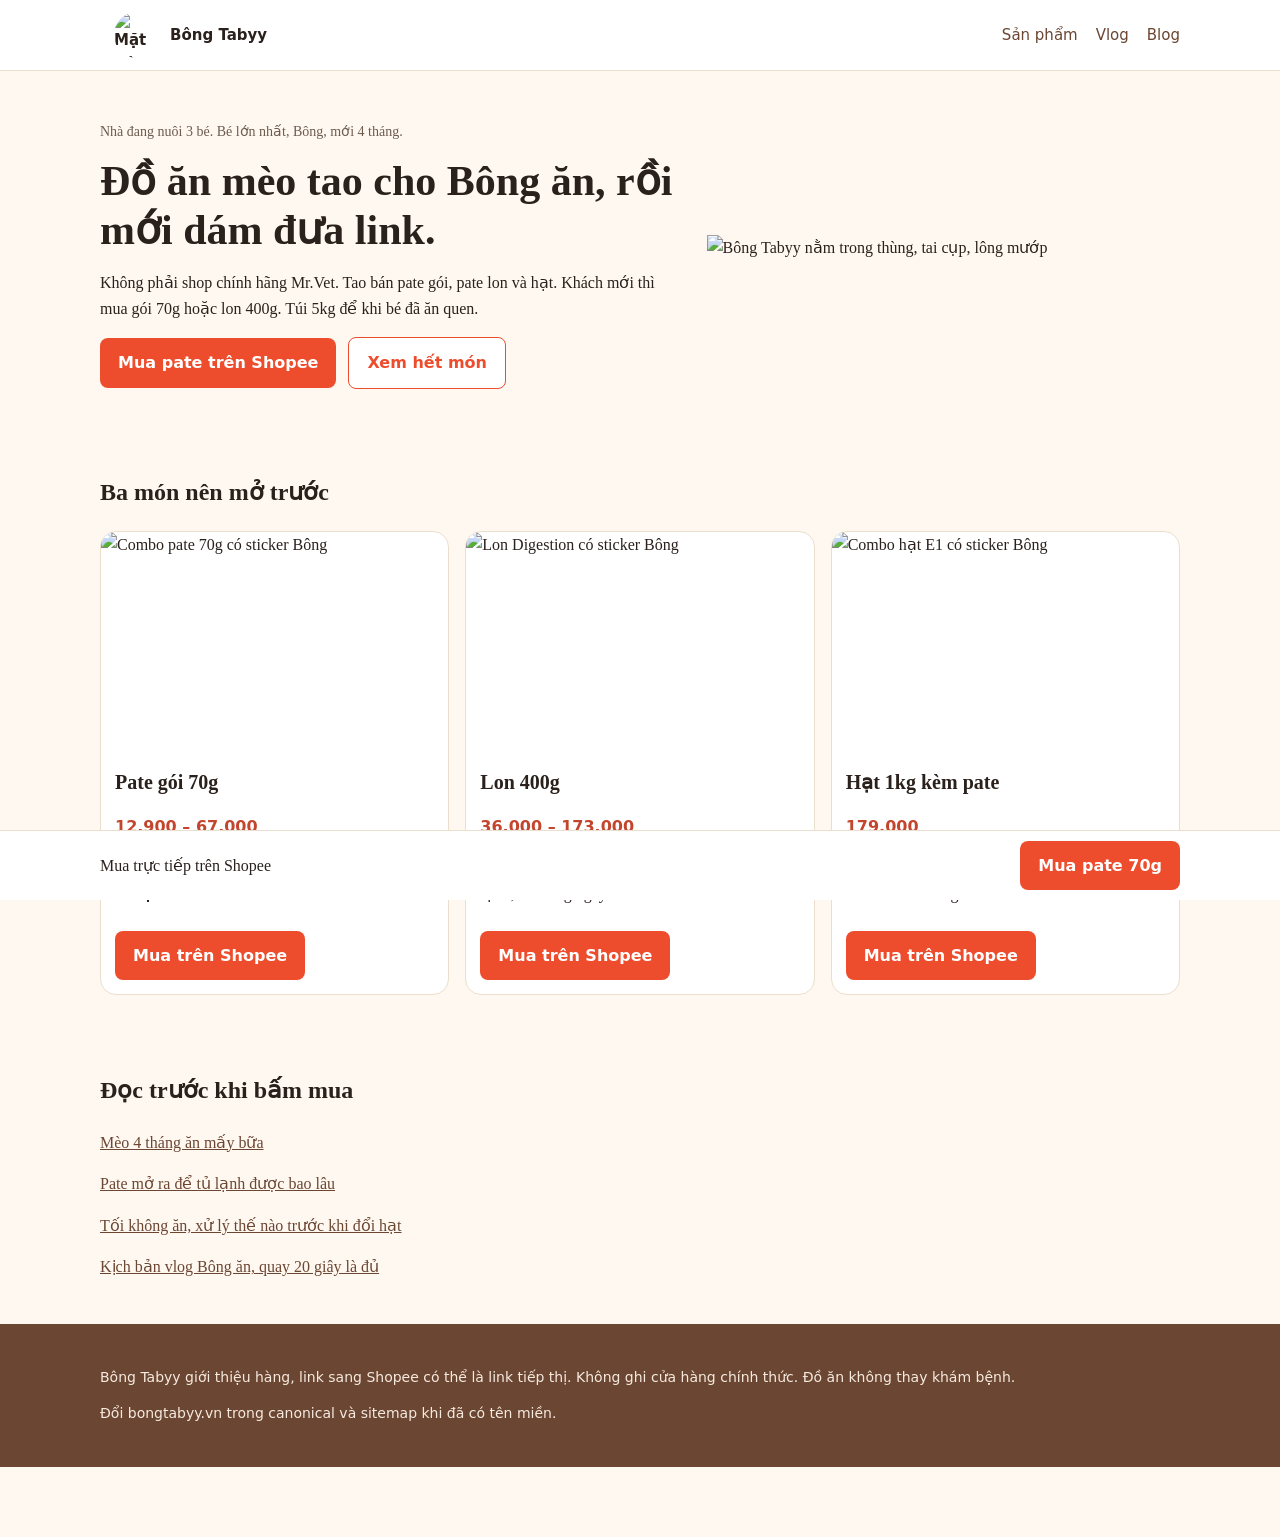
==== index.html @ 6a6d6443 "Add files via upload" ====
<!doctype html>
<html lang="vi">
<head>
<meta charset="utf-8">
<meta name="viewport" content="width=device-width,initial-scale=1">
<title>Bông Tabyy | Pate và hạt cho mèo con, shop nhà nuôi 3 bé</title>
<meta name="description" content="Bông Tabyy là mèo mướp 4 tháng. Shop giới thiệu pate gói 70g, lon 400g và hạt Mr.Vet, đặt qua Shopee. Không phải cửa hàng chính hãng.">
<link rel="canonical" href="https://bongtabyy.vn/">
<meta property="og:title" content="Bông Tabyy, đồ ăn mèo nhà nuôi thử">
<meta property="og:description" content="Pate gói, pate lon, hạt Mr.Vet. Mua món nhỏ trước.">
<meta property="og:type" content="website">
<meta property="og:locale" content="vi_VN">
<link rel="stylesheet" href="style.css">
<script type="application/ld+json">
{"@context":"https://schema.org","@type":"WebSite","name":"Bông Tabyy","url":"https://bongtabyy.vn/","inLanguage":"vi"}
</script>
</head>
<body>
<header><div class="wrap"><nav>
<a class="logo" href="index.html"><img src="img/logo-bongtabyy.jpg" alt="Mặt Bông Tabyy">Bông Tabyy</a>
<div>
<a href="san-pham.html">Sản phẩm</a>
<a href="vlog.html">Vlog</a>
<a href="blog/meo-4-thang-an-gi.html">Blog</a>
</div>
</nav></div></header>
<main class="wrap">
<section class="hero">
<div>
<p class="note">Nhà đang nuôi 3 bé. Bé lớn nhất, Bông, mới 4 tháng.</p>
<h1>Đồ ăn mèo tao cho Bông ăn, rồi mới dám đưa link.</h1>
<p>Không phải shop chính hãng Mr.Vet. Tao bán pate gói, pate lon và hạt. Khách mới thì mua gói 70g hoặc lon 400g. Túi 5kg để khi bé đã ăn quen.</p>
<a class="btn" href="https://s.shopee.vn/AAHlXG3OKk" rel="sponsored noopener" target="_blank">Mua pate trên Shopee</a>
<a class="btn ghost" href="san-pham.html">Xem hết món</a>
</div>
<img src="img/bia-bong-that.jpg" alt="Bông Tabyy nằm trong thùng, tai cụp, lông mướp">
</section>
<section>
<h2>Ba món nên mở trước</h2>
<div class="grid">
<article class="card"><img src="img/meme-goi.jpg" alt="Combo pate 70g có sticker Bông"><div><h3>Pate gói 70g</h3><p class="price">12.900 – 67.000</p><p>Heart, Digestion, Bone, Glow, Immune. Một gói là một bữa của mèo con.</p><a class="btn" href="https://s.shopee.vn/AAHlXG3OKk" rel="sponsored noopener" target="_blank">Mua trên Shopee</a></div></article>
<article class="card"><img src="img/meme-lon.jpg" alt="Lon Digestion có sticker Bông"><div><h3>Lon 400g</h3><p class="price">36.000 – 173.000</p><p>Nhà 2–3 mèo thì lon lời hơn gói. Mở xong để tủ lạnh, ăn trong ngày.</p><a class="btn" href="https://s.shopee.vn/8pmNxJRMTj" rel="sponsored noopener" target="_blank">Mua trên Shopee</a></div></article>
<article class="card"><img src="img/meme-e1.jpg" alt="Combo hạt E1 có sticker Bông"><div><h3>Hạt 1kg kèm pate</h3><p class="price">179.000</p><p>E1 da lông, E3 tiêu hóa. Đừng mua cả hai nếu chưa hỏi bé đang sao.</p><a class="btn" href="https://s.shopee.vn/6fhtN22fI0" rel="sponsored noopener" target="_blank">Mua trên Shopee</a></div></article>
</div>
</section>
<section>
<h2>Đọc trước khi bấm mua</h2>
<p><a href="blog/meo-4-thang-an-gi.html">Mèo 4 tháng ăn mấy bữa</a></p>
<p><a href="blog/pate-de-tu-lanh.html">Pate mở ra để tủ lạnh được bao lâu</a></p>
<p><a href="blog/meo-bieng-an-toi.html">Tối không ăn, xử lý thế nào trước khi đổi hạt</a></p>
<p><a href="vlog.html">Kịch bản vlog Bông ăn, quay 20 giây là đủ</a></p>
</section>
</main>
<footer><div class="wrap">
<p>Bông Tabyy giới thiệu hàng, link sang Shopee có thể là link tiếp thị. Không ghi cửa hàng chính thức. Đồ ăn không thay khám bệnh.</p>
<p>Đổi bongtabyy.vn trong canonical và sitemap khi đã có tên miền.</p>
</div></footer>
<div class="buybar"><div class="wrap"><span>Mua trực tiếp trên Shopee</span><a class="btn" href="https://s.shopee.vn/AAHlXG3OKk" rel="sponsored noopener" target="_blank">Mua pate 70g</a></div></div>
</body>
</html>
---- style.css ----
:root{--ink:#2b211c;--brown:#6b4632;--cream:#fff8f1;--sand:#f3e6d8;--red:#c4452d;--line:#eadfce}
*{box-sizing:border-box}html{scroll-behavior:smooth}
body{margin:0;font-family:Georgia,"Times New Roman",serif;color:var(--ink);background:var(--cream);line-height:1.6}
a{color:var(--brown)}img{max-width:100%;display:block}
.wrap{width:min(1080px,92%);margin:auto}
header{position:sticky;top:0;background:#fff;border-bottom:1px solid var(--line);z-index:5}
nav{display:flex;align-items:center;justify-content:space-between;gap:16px;padding:12px 0}
nav a{text-decoration:none;font-family:system-ui,sans-serif;font-size:15px;margin-left:14px}
.logo{display:flex;align-items:center;gap:10px;font-weight:700;text-decoration:none;color:var(--ink)}
.logo img{width:46px;height:46px;border-radius:50%;object-fit:cover}
.btn{display:inline-block;background:#ee4d2d;color:#fff;text-decoration:none;padding:12px 18px;border-radius:8px;font-family:system-ui,sans-serif;font-weight:700}
.btn.ghost{background:#fff;color:#ee4d2d;border:1px solid #ee4d2d;margin-left:8px}
.buybar{position:sticky;bottom:0;background:#fff;border-top:1px solid var(--line);padding:10px 0;z-index:6}
.buybar .wrap{display:flex;gap:8px;align-items:center;justify-content:space-between}
.card .btn{margin-top:8px}
.hero{display:grid;grid-template-columns:1.1fr .9fr;gap:28px;align-items:center;padding:36px 0}
.hero h1{font-size:42px;line-height:1.15;margin:0 0 12px}
.note{font-size:14px;color:#6d5b4e}
.grid{display:grid;grid-template-columns:repeat(3,1fr);gap:16px}
.card{background:#fff;border:1px solid var(--line);border-radius:16px;overflow:hidden}
.card img{height:220px;width:100%;object-fit:cover}
.card div{padding:14px}
.card h2,.card h3{margin:0 0 8px;font-size:20px}
.price{color:var(--red);font-family:system-ui,sans-serif;font-weight:700}
section{padding:28px 0}
footer{background:var(--brown);color:#f6eadf;padding:28px 0;font-family:system-ui,sans-serif;font-size:14px}
footer a{color:#fff}
.blog article{background:#fff;border:1px solid var(--line);border-radius:16px;padding:22px;margin:16px 0}
@media(max-width:800px){.hero,.grid{grid-template-columns:1fr}.hero h1{font-size:32px}nav{flex-wrap:wrap}}
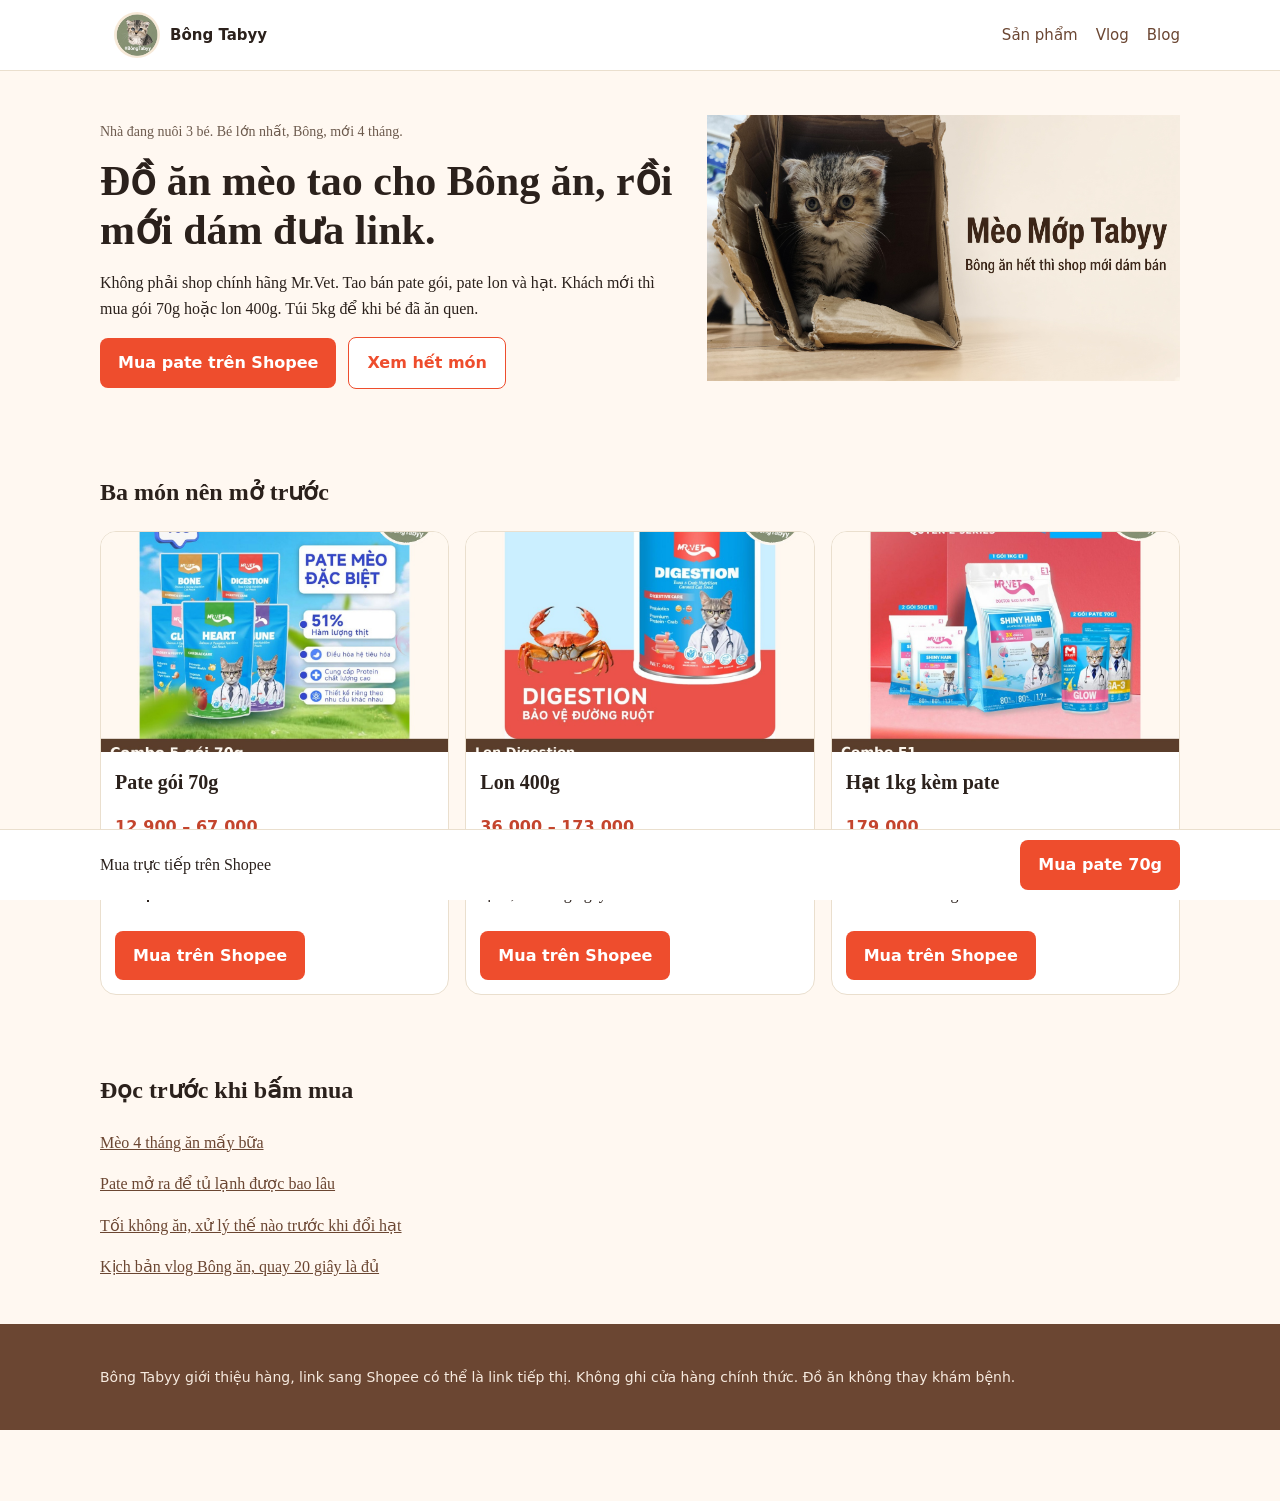
==== commit 2cad3bbd: "Sua duong dan anh va blog cho khop file o goc repo" ====
--- a/index.html
+++ b/index.html
@@ -5,23 +5,20 @@
 <meta name="viewport" content="width=device-width,initial-scale=1">
 <title>Bông Tabyy | Pate và hạt cho mèo con, shop nhà nuôi 3 bé</title>
 <meta name="description" content="Bông Tabyy là mèo mướp 4 tháng. Shop giới thiệu pate gói 70g, lon 400g và hạt Mr.Vet, đặt qua Shopee. Không phải cửa hàng chính hãng.">
-<link rel="canonical" href="https://bongtabyy.vn/">
+<link rel="canonical" href="https://vaultadidas-collab.github.io/bongtabby/">
 <meta property="og:title" content="Bông Tabyy, đồ ăn mèo nhà nuôi thử">
 <meta property="og:description" content="Pate gói, pate lon, hạt Mr.Vet. Mua món nhỏ trước.">
 <meta property="og:type" content="website">
 <meta property="og:locale" content="vi_VN">
 <link rel="stylesheet" href="style.css">
-<script type="application/ld+json">
-{"@context":"https://schema.org","@type":"WebSite","name":"Bông Tabyy","url":"https://bongtabyy.vn/","inLanguage":"vi"}
-</script>
 </head>
 <body>
 <header><div class="wrap"><nav>
-<a class="logo" href="index.html"><img src="img/logo-bongtabyy.jpg" alt="Mặt Bông Tabyy">Bông Tabyy</a>
+<a class="logo" href="index.html"><img src="logo-bongtabyy.jpg" alt="Mặt Bông Tabyy">Bông Tabyy</a>
 <div>
 <a href="san-pham.html">Sản phẩm</a>
 <a href="vlog.html">Vlog</a>
-<a href="blog/meo-4-thang-an-gi.html">Blog</a>
+<a href="meo-4-thang-an-gi.html">Blog</a>
 </div>
 </nav></div></header>
 <main class="wrap">
@@ -33,27 +30,26 @@
 <a class="btn" href="https://s.shopee.vn/AAHlXG3OKk" rel="sponsored noopener" target="_blank">Mua pate trên Shopee</a>
 <a class="btn ghost" href="san-pham.html">Xem hết món</a>
 </div>
-<img src="img/bia-bong-that.jpg" alt="Bông Tabyy nằm trong thùng, tai cụp, lông mướp">
+<img src="bia-bong-that.jpg" alt="Bông Tabyy nằm trong thùng, tai cụp, lông mướp">
 </section>
 <section>
 <h2>Ba món nên mở trước</h2>
 <div class="grid">
-<article class="card"><img src="img/meme-goi.jpg" alt="Combo pate 70g có sticker Bông"><div><h3>Pate gói 70g</h3><p class="price">12.900 – 67.000</p><p>Heart, Digestion, Bone, Glow, Immune. Một gói là một bữa của mèo con.</p><a class="btn" href="https://s.shopee.vn/AAHlXG3OKk" rel="sponsored noopener" target="_blank">Mua trên Shopee</a></div></article>
-<article class="card"><img src="img/meme-lon.jpg" alt="Lon Digestion có sticker Bông"><div><h3>Lon 400g</h3><p class="price">36.000 – 173.000</p><p>Nhà 2–3 mèo thì lon lời hơn gói. Mở xong để tủ lạnh, ăn trong ngày.</p><a class="btn" href="https://s.shopee.vn/8pmNxJRMTj" rel="sponsored noopener" target="_blank">Mua trên Shopee</a></div></article>
-<article class="card"><img src="img/meme-e1.jpg" alt="Combo hạt E1 có sticker Bông"><div><h3>Hạt 1kg kèm pate</h3><p class="price">179.000</p><p>E1 da lông, E3 tiêu hóa. Đừng mua cả hai nếu chưa hỏi bé đang sao.</p><a class="btn" href="https://s.shopee.vn/6fhtN22fI0" rel="sponsored noopener" target="_blank">Mua trên Shopee</a></div></article>
+<article class="card"><img src="meme-goi.jpg" alt="Combo pate 70g có sticker Bông"><div><h3>Pate gói 70g</h3><p class="price">12.900 – 67.000</p><p>Heart, Digestion, Bone, Glow, Immune. Một gói là một bữa của mèo con.</p><a class="btn" href="https://s.shopee.vn/AAHlXG3OKk" rel="sponsored noopener" target="_blank">Mua trên Shopee</a></div></article>
+<article class="card"><img src="meme-lon.jpg" alt="Lon Digestion có sticker Bông"><div><h3>Lon 400g</h3><p class="price">36.000 – 173.000</p><p>Nhà 2–3 mèo thì lon lời hơn gói. Mở xong để tủ lạnh, ăn trong ngày.</p><a class="btn" href="https://s.shopee.vn/8pmNxJRMTj" rel="sponsored noopener" target="_blank">Mua trên Shopee</a></div></article>
+<article class="card"><img src="meme-e1.jpg" alt="Combo hạt E1 có sticker Bông"><div><h3>Hạt 1kg kèm pate</h3><p class="price">179.000</p><p>E1 da lông, E3 tiêu hóa. Đừng mua cả hai nếu chưa hỏi bé đang sao.</p><a class="btn" href="https://s.shopee.vn/6fhtN22fI0" rel="sponsored noopener" target="_blank">Mua trên Shopee</a></div></article>
 </div>
 </section>
 <section>
 <h2>Đọc trước khi bấm mua</h2>
-<p><a href="blog/meo-4-thang-an-gi.html">Mèo 4 tháng ăn mấy bữa</a></p>
-<p><a href="blog/pate-de-tu-lanh.html">Pate mở ra để tủ lạnh được bao lâu</a></p>
-<p><a href="blog/meo-bieng-an-toi.html">Tối không ăn, xử lý thế nào trước khi đổi hạt</a></p>
+<p><a href="meo-4-thang-an-gi.html">Mèo 4 tháng ăn mấy bữa</a></p>
+<p><a href="pate-de-tu-lanh.html">Pate mở ra để tủ lạnh được bao lâu</a></p>
+<p><a href="meo-bieng-an-toi.html">Tối không ăn, xử lý thế nào trước khi đổi hạt</a></p>
 <p><a href="vlog.html">Kịch bản vlog Bông ăn, quay 20 giây là đủ</a></p>
 </section>
 </main>
 <footer><div class="wrap">
 <p>Bông Tabyy giới thiệu hàng, link sang Shopee có thể là link tiếp thị. Không ghi cửa hàng chính thức. Đồ ăn không thay khám bệnh.</p>
-<p>Đổi bongtabyy.vn trong canonical và sitemap khi đã có tên miền.</p>
 </div></footer>
 <div class="buybar"><div class="wrap"><span>Mua trực tiếp trên Shopee</span><a class="btn" href="https://s.shopee.vn/AAHlXG3OKk" rel="sponsored noopener" target="_blank">Mua pate 70g</a></div></div>
 </body>
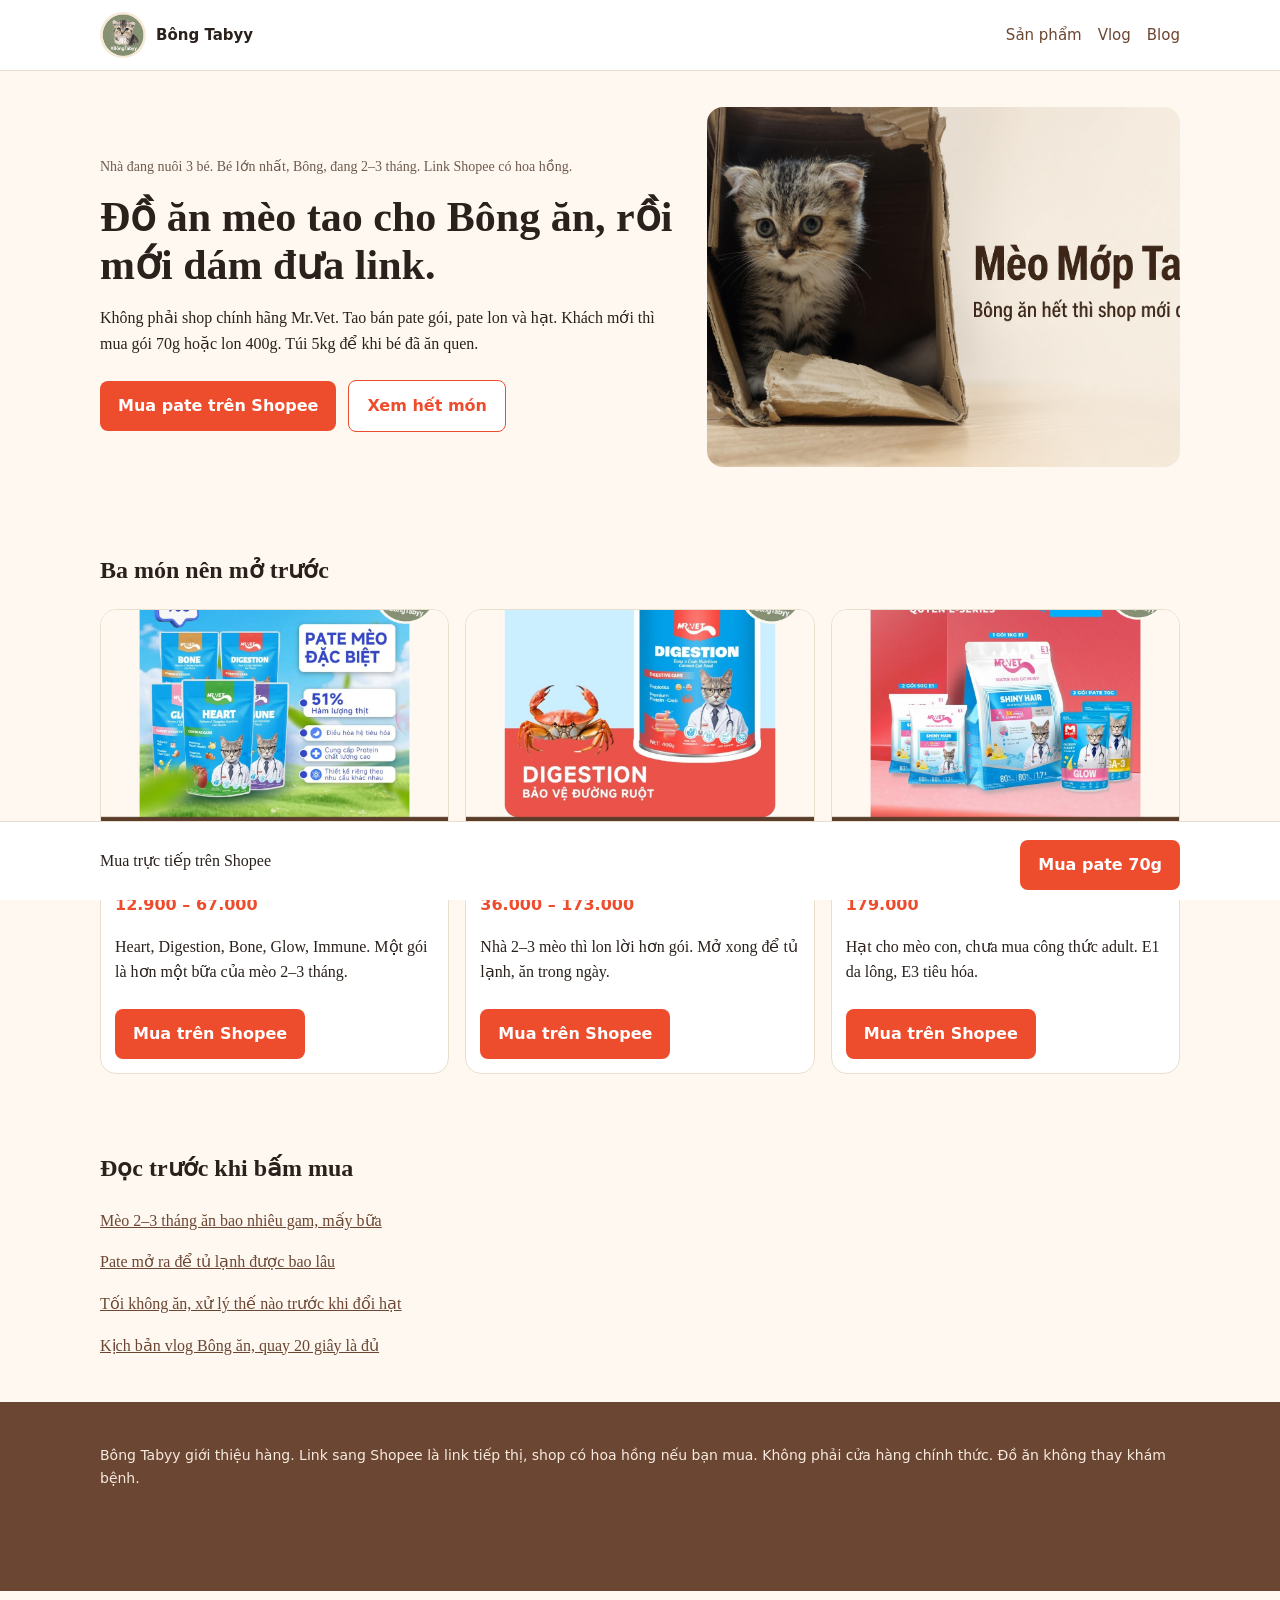
==== commit c0d100bb: "Sua tuoi Bong thanh 2-3 thang va them anh share" ====
--- a/index.html
+++ b/index.html
@@ -3,11 +3,12 @@
 <head>
 <meta charset="utf-8">
 <meta name="viewport" content="width=device-width,initial-scale=1">
-<title>Bông Tabyy | Pate và hạt cho mèo con, shop nhà nuôi 3 bé</title>
-<meta name="description" content="Bông Tabyy là mèo mướp 4 tháng. Shop giới thiệu pate gói 70g, lon 400g và hạt Mr.Vet, đặt qua Shopee. Không phải cửa hàng chính hãng.">
+<title>Bông Tabyy | Pate và hạt cho mèo 2–3 tháng</title>
+<meta name="description" content="Bông Tabyy là mèo mướp 2–3 tháng. Shop giới thiệu pate gói 70g, lon 400g và hạt Mr.Vet, đặt qua Shopee. Link có hoa hồng. Không phải cửa hàng chính hãng.">
 <link rel="canonical" href="https://vaultadidas-collab.github.io/bongtabby/">
 <meta property="og:title" content="Bông Tabyy, đồ ăn mèo nhà nuôi thử">
-<meta property="og:description" content="Pate gói, pate lon, hạt Mr.Vet. Mua món nhỏ trước.">
+<meta property="og:description" content="Pate gói, pate lon, hạt cho mèo 2–3 tháng. Mua món nhỏ trước.">
+<meta property="og:image" content="https://vaultadidas-collab.github.io/bongtabby/bia-bong-that.jpg">
 <meta property="og:type" content="website">
 <meta property="og:locale" content="vi_VN">
 <link rel="stylesheet" href="style.css">
@@ -24,7 +25,7 @@
 <main class="wrap">
 <section class="hero">
 <div>
-<p class="note">Nhà đang nuôi 3 bé. Bé lớn nhất, Bông, mới 4 tháng.</p>
+<p class="note">Nhà đang nuôi 3 bé. Bé lớn nhất, Bông, đang 2–3 tháng. Link Shopee có hoa hồng.</p>
 <h1>Đồ ăn mèo tao cho Bông ăn, rồi mới dám đưa link.</h1>
 <p>Không phải shop chính hãng Mr.Vet. Tao bán pate gói, pate lon và hạt. Khách mới thì mua gói 70g hoặc lon 400g. Túi 5kg để khi bé đã ăn quen.</p>
 <a class="btn" href="https://s.shopee.vn/AAHlXG3OKk" rel="sponsored noopener" target="_blank">Mua pate trên Shopee</a>
@@ -35,21 +36,21 @@
 <section>
 <h2>Ba món nên mở trước</h2>
 <div class="grid">
-<article class="card"><img src="meme-goi.jpg" alt="Combo pate 70g có sticker Bông"><div><h3>Pate gói 70g</h3><p class="price">12.900 – 67.000</p><p>Heart, Digestion, Bone, Glow, Immune. Một gói là một bữa của mèo con.</p><a class="btn" href="https://s.shopee.vn/AAHlXG3OKk" rel="sponsored noopener" target="_blank">Mua trên Shopee</a></div></article>
+<article class="card"><img src="meme-goi.jpg" alt="Combo pate 70g có sticker Bông"><div><h3>Pate gói 70g</h3><p class="price">12.900 – 67.000</p><p>Heart, Digestion, Bone, Glow, Immune. Một gói là hơn một bữa của mèo 2–3 tháng.</p><a class="btn" href="https://s.shopee.vn/AAHlXG3OKk" rel="sponsored noopener" target="_blank">Mua trên Shopee</a></div></article>
 <article class="card"><img src="meme-lon.jpg" alt="Lon Digestion có sticker Bông"><div><h3>Lon 400g</h3><p class="price">36.000 – 173.000</p><p>Nhà 2–3 mèo thì lon lời hơn gói. Mở xong để tủ lạnh, ăn trong ngày.</p><a class="btn" href="https://s.shopee.vn/8pmNxJRMTj" rel="sponsored noopener" target="_blank">Mua trên Shopee</a></div></article>
-<article class="card"><img src="meme-e1.jpg" alt="Combo hạt E1 có sticker Bông"><div><h3>Hạt 1kg kèm pate</h3><p class="price">179.000</p><p>E1 da lông, E3 tiêu hóa. Đừng mua cả hai nếu chưa hỏi bé đang sao.</p><a class="btn" href="https://s.shopee.vn/6fhtN22fI0" rel="sponsored noopener" target="_blank">Mua trên Shopee</a></div></article>
+<article class="card"><img src="meme-e1.jpg" alt="Combo hạt E1 có sticker Bông"><div><h3>Hạt 1kg kèm pate</h3><p class="price">179.000</p><p>Hạt cho mèo con, chưa mua công thức adult. E1 da lông, E3 tiêu hóa.</p><a class="btn" href="https://s.shopee.vn/6fhtN22fI0" rel="sponsored noopener" target="_blank">Mua trên Shopee</a></div></article>
 </div>
 </section>
 <section>
 <h2>Đọc trước khi bấm mua</h2>
-<p><a href="meo-4-thang-an-gi.html">Mèo 4 tháng ăn mấy bữa</a></p>
+<p><a href="meo-4-thang-an-gi.html">Mèo 2–3 tháng ăn bao nhiêu gam, mấy bữa</a></p>
 <p><a href="pate-de-tu-lanh.html">Pate mở ra để tủ lạnh được bao lâu</a></p>
 <p><a href="meo-bieng-an-toi.html">Tối không ăn, xử lý thế nào trước khi đổi hạt</a></p>
 <p><a href="vlog.html">Kịch bản vlog Bông ăn, quay 20 giây là đủ</a></p>
 </section>
 </main>
 <footer><div class="wrap">
-<p>Bông Tabyy giới thiệu hàng, link sang Shopee có thể là link tiếp thị. Không ghi cửa hàng chính thức. Đồ ăn không thay khám bệnh.</p>
+<p>Bông Tabyy giới thiệu hàng. Link sang Shopee là link tiếp thị, shop có hoa hồng nếu bạn mua. Không phải cửa hàng chính thức. Đồ ăn không thay khám bệnh.</p>
 </div></footer>
 <div class="buybar"><div class="wrap"><span>Mua trực tiếp trên Shopee</span><a class="btn" href="https://s.shopee.vn/AAHlXG3OKk" rel="sponsored noopener" target="_blank">Mua pate 70g</a></div></div>
 </body>
--- a/style.css
+++ b/style.css
@@ -1,29 +1,32 @@
-:root{--ink:#2b211c;--brown:#6b4632;--cream:#fff8f1;--sand:#f3e6d8;--red:#c4452d;--line:#eadfce}
+:root{--ink:#2b211c;--brown:#6b4632;--cream:#fff8f1;--line:#eadfce}
 *{box-sizing:border-box}html{scroll-behavior:smooth}
 body{margin:0;font-family:Georgia,"Times New Roman",serif;color:var(--ink);background:var(--cream);line-height:1.6}
 a{color:var(--brown)}img{max-width:100%;display:block}
 .wrap{width:min(1080px,92%);margin:auto}
 header{position:sticky;top:0;background:#fff;border-bottom:1px solid var(--line);z-index:5}
-nav{display:flex;align-items:center;justify-content:space-between;gap:16px;padding:12px 0}
-nav a{text-decoration:none;font-family:system-ui,sans-serif;font-size:15px;margin-left:14px}
-.logo{display:flex;align-items:center;gap:10px;font-weight:700;text-decoration:none;color:var(--ink)}
+nav{display:flex;align-items:center;justify-content:space-between;gap:12px;padding:12px 0;flex-wrap:wrap}
+nav a{text-decoration:none;font-family:system-ui,sans-serif;font-size:15px;margin-left:12px}
+.logo{display:flex;align-items:center;gap:10px;font-weight:700;text-decoration:none;color:var(--ink);margin-left:0}
 .logo img{width:46px;height:46px;border-radius:50%;object-fit:cover}
-.btn{display:inline-block;background:#ee4d2d;color:#fff;text-decoration:none;padding:12px 18px;border-radius:8px;font-family:system-ui,sans-serif;font-weight:700}
+.btn{display:inline-block;background:#ee4d2d;color:#fff;text-decoration:none;padding:12px 18px;border-radius:8px;font-family:system-ui,sans-serif;font-weight:700;margin-top:8px}
 .btn.ghost{background:#fff;color:#ee4d2d;border:1px solid #ee4d2d;margin-left:8px}
 .buybar{position:sticky;bottom:0;background:#fff;border-top:1px solid var(--line);padding:10px 0;z-index:6}
-.buybar .wrap{display:flex;gap:8px;align-items:center;justify-content:space-between}
-.card .btn{margin-top:8px}
+.buybar .wrap{display:flex;gap:8px;align-items:center;justify-content:space-between;flex-wrap:wrap}
 .hero{display:grid;grid-template-columns:1.1fr .9fr;gap:28px;align-items:center;padding:36px 0}
 .hero h1{font-size:42px;line-height:1.15;margin:0 0 12px}
+.hero img,.blog img{width:100%;height:360px;object-fit:cover;border-radius:16px}
 .note{font-size:14px;color:#6d5b4e}
 .grid{display:grid;grid-template-columns:repeat(3,1fr);gap:16px}
 .card{background:#fff;border:1px solid var(--line);border-radius:16px;overflow:hidden}
-.card img{height:220px;width:100%;object-fit:cover}
+.card img{height:220px;width:100%;object-fit:cover;background:#f6efe6}
 .card div{padding:14px}
-.card h2,.card h3{margin:0 0 8px;font-size:20px}
-.price{color:var(--red);font-family:system-ui,sans-serif;font-weight:700}
+.card h3{margin:0 0 8px;font-size:20px}
+.price{color:#ee4d2d;font-family:system-ui,sans-serif;font-weight:700}
 section{padding:28px 0}
-footer{background:var(--brown);color:#f6eadf;padding:28px 0;font-family:system-ui,sans-serif;font-size:14px}
+footer{background:#6b4632;color:#f6eadf;padding:28px 0 88px;font-family:system-ui,sans-serif;font-size:14px}
 footer a{color:#fff}
-.blog article{background:#fff;border:1px solid var(--line);border-radius:16px;padding:22px;margin:16px 0}
-@media(max-width:800px){.hero,.grid{grid-template-columns:1fr}.hero h1{font-size:32px}nav{flex-wrap:wrap}}
+.blog article,.blog{background:#fff;border:1px solid var(--line);border-radius:16px;padding:22px;margin:16px 0}
+table{width:100%;border-collapse:collapse;font-family:system-ui,sans-serif;font-size:15px;margin:12px 0 18px}
+th,td{border:1px solid var(--line);padding:8px;text-align:left}
+th{background:#f6efe6}
+@media(max-width:800px){.hero,.grid{grid-template-columns:1fr}.hero h1{font-size:30px}.hero img,.blog img{height:240px}.btn.ghost{margin-left:0}table{font-size:14px}}
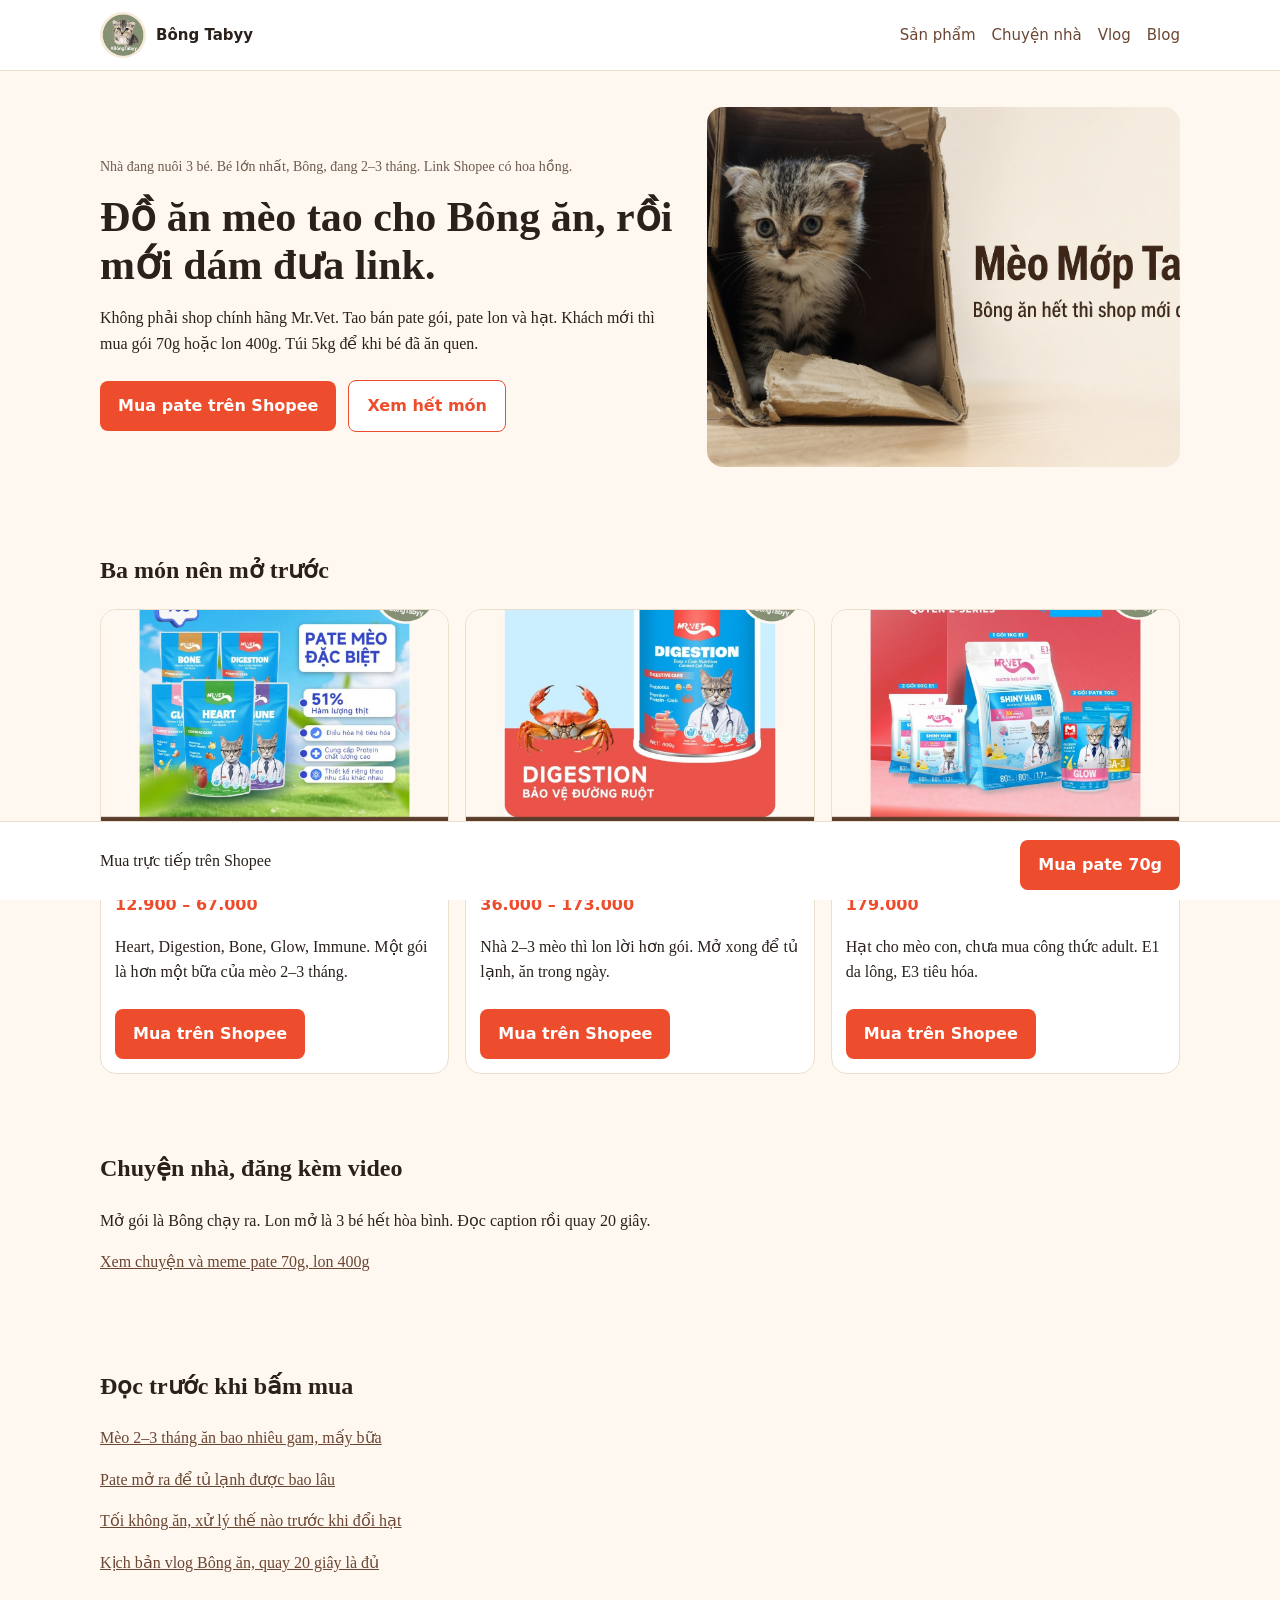
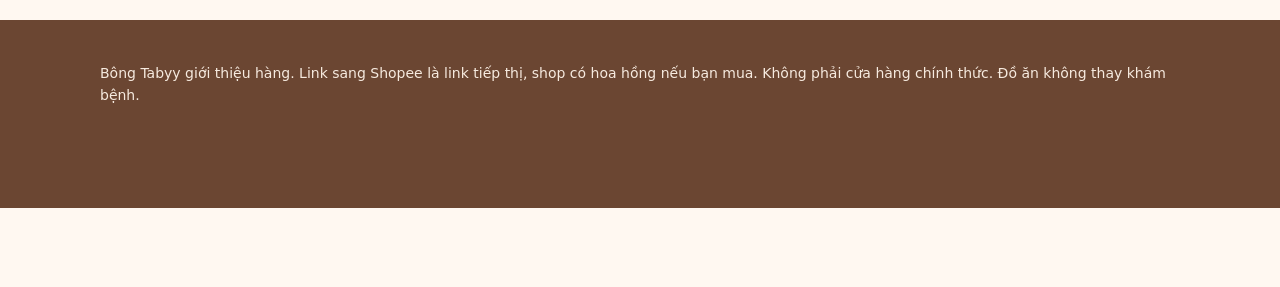
==== commit 96a34269: "Them link chuyen nha tren trang chu" ====
--- a/index.html
+++ b/index.html
@@ -18,6 +18,7 @@
 <a class="logo" href="index.html"><img src="logo-bongtabyy.jpg" alt="Mặt Bông Tabyy">Bông Tabyy</a>
 <div>
 <a href="san-pham.html">Sản phẩm</a>
+<a href="chuyen-nha.html">Chuyện nhà</a>
 <a href="vlog.html">Vlog</a>
 <a href="meo-4-thang-an-gi.html">Blog</a>
 </div>
@@ -42,6 +43,11 @@
 </div>
 </section>
 <section>
+<h2>Chuyện nhà, đăng kèm video</h2>
+<p>Mở gói là Bông chạy ra. Lon mở là 3 bé hết hòa bình. Đọc caption rồi quay 20 giây.</p>
+<p><a href="chuyen-nha.html">Xem chuyện và meme pate 70g, lon 400g</a></p>
+</section>
+<section>
 <h2>Đọc trước khi bấm mua</h2>
 <p><a href="meo-4-thang-an-gi.html">Mèo 2–3 tháng ăn bao nhiêu gam, mấy bữa</a></p>
 <p><a href="pate-de-tu-lanh.html">Pate mở ra để tủ lạnh được bao lâu</a></p>
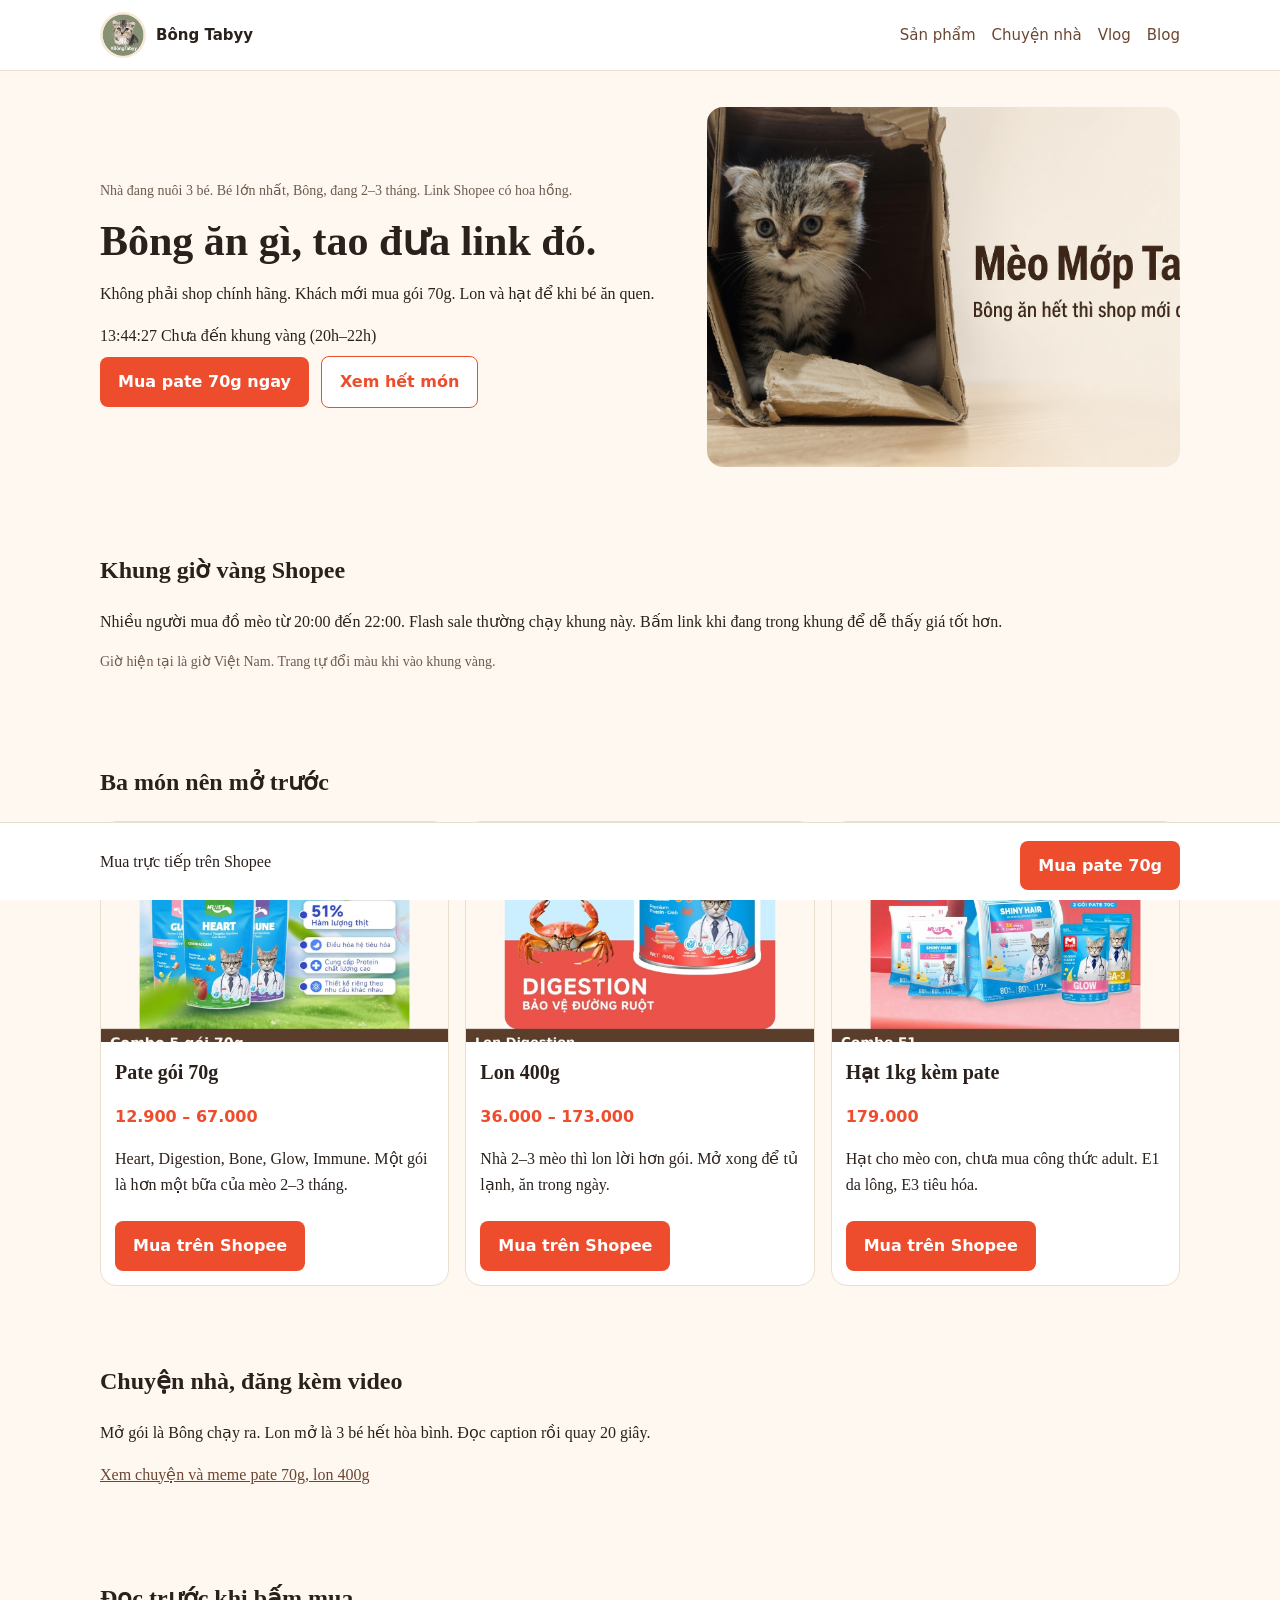
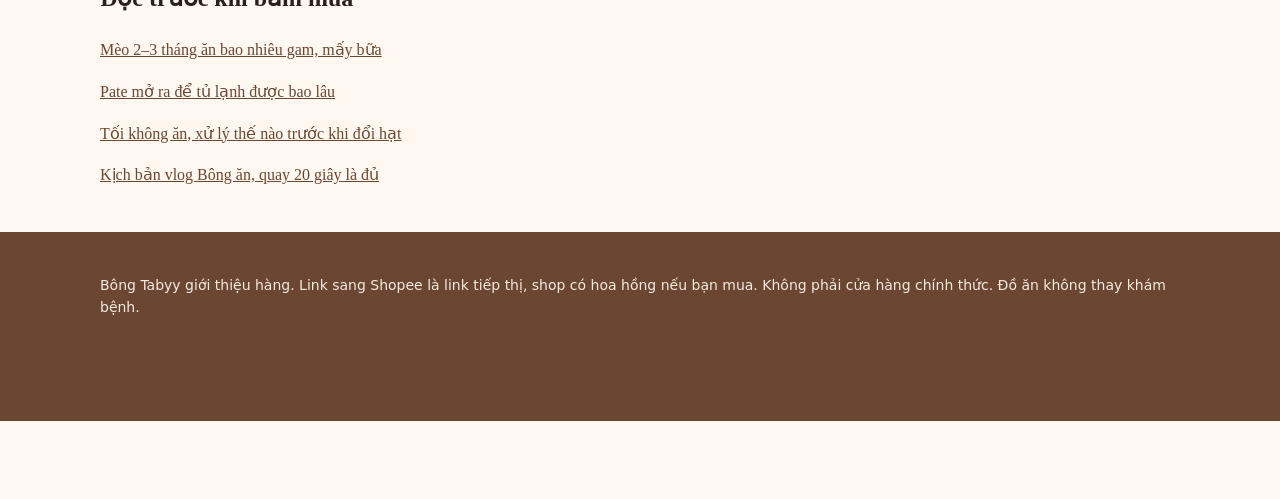
==== commit fd8dff70: "Them animation logo Bong, dong ho that, khung gio vang Shopee" ====
--- a/index.html
+++ b/index.html
@@ -3,11 +3,12 @@
 <head>
 <meta charset="utf-8">
 <meta name="viewport" content="width=device-width,initial-scale=1">
-<title>Bông Tabyy | Pate và hạt cho mèo 2–3 tháng</title>
-<meta name="description" content="Bông Tabyy là mèo mướp 2–3 tháng. Shop giới thiệu pate gói 70g, lon 400g và hạt Mr.Vet, đặt qua Shopee. Link có hoa hồng. Không phải cửa hàng chính hãng.">
+<title>Bông Tabyy | Pate mèo khung giờ vàng Shopee | Mèo mớp 2–3 tháng</title>
+<meta name="description" content="Bông Tabyy, mèo mớp nhà nuôi thật. Pate 70g, lon, hạt, cát Unicharm. Mua khung giờ vàng Shopee tối 20h–22h, link có hoa hồng. Không phải shop chính hãng.">
+<meta name="keywords" content="pate mèo, khung giờ vàng shopee, mèo 2 tháng ăn gì, Bông Tabyy, Mr.Vet, cát Unicharm">
 <link rel="canonical" href="https://vaultadidas-collab.github.io/bongtabby/">
-<meta property="og:title" content="Bông Tabyy, đồ ăn mèo nhà nuôi thử">
-<meta property="og:description" content="Pate gói, pate lon, hạt cho mèo 2–3 tháng. Mua món nhỏ trước.">
+<meta property="og:title" content="Bông Tabyy | Pate mèo khung giờ vàng">
+<meta property="og:description" content="Nhà nuôi 3 bé. Mua pate gói 70g khung 20h–22h. Link Shopee có hoa hồng.">
 <meta property="og:image" content="https://vaultadidas-collab.github.io/bongtabby/bia-bong-that.jpg">
 <meta property="og:type" content="website">
 <meta property="og:locale" content="vi_VN">
@@ -15,7 +16,7 @@
 </head>
 <body>
 <header><div class="wrap"><nav>
-<a class="logo" href="index.html"><img src="logo-bongtabyy.jpg" alt="Mặt Bông Tabyy">Bông Tabyy</a>
+<a class="logo" href="index.html"><img class="logo-float" src="logo-bongtabyy.jpg" alt="Mặt Bông Tabyy">Bông Tabyy</a>
 <div>
 <a href="san-pham.html">Sản phẩm</a>
 <a href="chuyen-nha.html">Chuyện nhà</a>
@@ -27,12 +28,21 @@
 <section class="hero">
 <div>
 <p class="note">Nhà đang nuôi 3 bé. Bé lớn nhất, Bông, đang 2–3 tháng. Link Shopee có hoa hồng.</p>
-<h1>Đồ ăn mèo tao cho Bông ăn, rồi mới dám đưa link.</h1>
-<p>Không phải shop chính hãng Mr.Vet. Tao bán pate gói, pate lon và hạt. Khách mới thì mua gói 70g hoặc lon 400g. Túi 5kg để khi bé đã ăn quen.</p>
-<a class="btn" href="https://s.shopee.vn/AAHlXG3OKk" rel="sponsored noopener" target="_blank">Mua pate trên Shopee</a>
+<h1>Bông ăn gì, tao đưa link đó.</h1>
+<p>Không phải shop chính hãng. Khách mới mua gói 70g. Lon và hạt để khi bé ăn quen.</p>
+<div class="timebox">
+<span id="clock">--:--:--</span>
+<span id="golden" class="golden-off">Đang kiểm tra khung giờ</span>
+</div>
+<a class="btn" href="https://s.shopee.vn/AAHlXG3OKk" rel="sponsored noopener" target="_blank">Mua pate 70g ngay</a>
 <a class="btn ghost" href="san-pham.html">Xem hết món</a>
 </div>
-<img src="bia-bong-that.jpg" alt="Bông Tabyy nằm trong thùng, tai cụp, lông mướp">
+<img class="hero-float" src="bia-bong-that.jpg" alt="Bông Tabyy nằm trong thùng, tai cụp, lông mướp">
+</section>
+<section>
+<h2>Khung giờ vàng Shopee</h2>
+<p>Nhiều người mua đồ mèo từ 20:00 đến 22:00. Flash sale thường chạy khung này. Bấm link khi đang trong khung để dễ thấy giá tốt hơn.</p>
+<p class="note">Giờ hiện tại là giờ Việt Nam. Trang tự đổi màu khi vào khung vàng.</p>
 </section>
 <section>
 <h2>Ba món nên mở trước</h2>
@@ -58,6 +68,34 @@
 <footer><div class="wrap">
 <p>Bông Tabyy giới thiệu hàng. Link sang Shopee là link tiếp thị, shop có hoa hồng nếu bạn mua. Không phải cửa hàng chính thức. Đồ ăn không thay khám bệnh.</p>
 </div></footer>
-<div class="buybar"><div class="wrap"><span>Mua trực tiếp trên Shopee</span><a class="btn" href="https://s.shopee.vn/AAHlXG3OKk" rel="sponsored noopener" target="_blank">Mua pate 70g</a></div></div>
+<div class="buybar"><div class="wrap"><span id="buybar-time">Mua trực tiếp trên Shopee</span><a class="btn" href="https://s.shopee.vn/AAHlXG3OKk" rel="sponsored noopener" target="_blank">Mua pate 70g</a></div></div>
+<script>
+function updateClock(){
+  const now = new Date();
+  const vn = new Date(now.toLocaleString('en-US',{timeZone:'Asia/Ho_Chi_Minh'}));
+  const h = vn.getHours().toString().padStart(2,'0');
+  const m = vn.getMinutes().toString().padStart(2,'0');
+  const s = vn.getSeconds().toString().padStart(2,'0');
+  document.getElementById('clock').textContent = h+':'+m+':'+s;
+  const hour = vn.getHours();
+  const golden = document.getElementById('golden');
+  const buybar = document.getElementById('buybar-time');
+  if(hour>=20 && hour<22){
+    golden.textContent = 'Khung giờ vàng Shopee đang mở';
+    golden.className = 'golden-on';
+    buybar.textContent = 'Khung vàng 20h–22h — bấm mua';
+  } else if(hour>=12 && hour<13){
+    golden.textContent = 'Khung trưa, cũng có deal';
+    golden.className = 'golden-on';
+    buybar.textContent = 'Khung trưa — xem giá';
+  } else {
+    golden.textContent = 'Chưa đến khung vàng (20h–22h)';
+    golden.className = 'golden-off';
+    buybar.textContent = 'Mua trực tiếp trên Shopee';
+  }
+}
+setInterval(updateClock,1000);
+updateClock();
+</script>
 </body>
-</html>
+</html>
